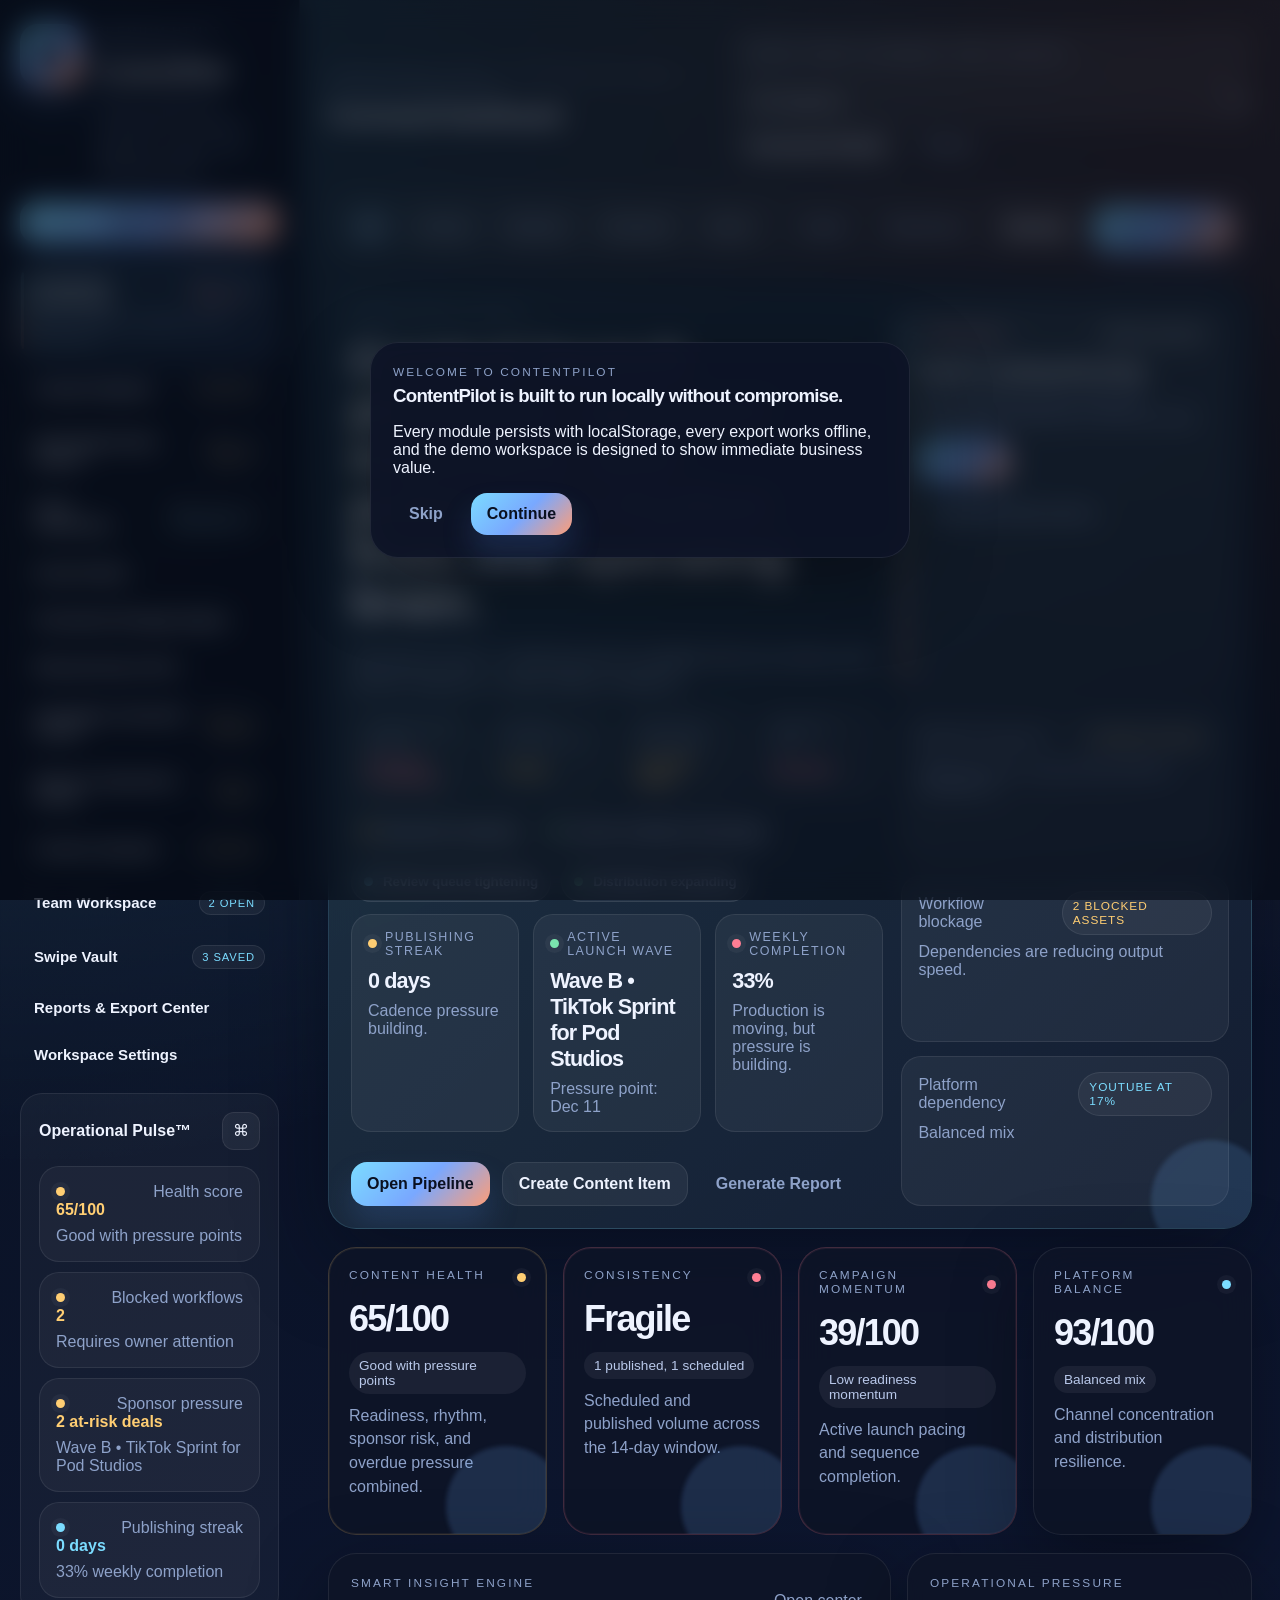
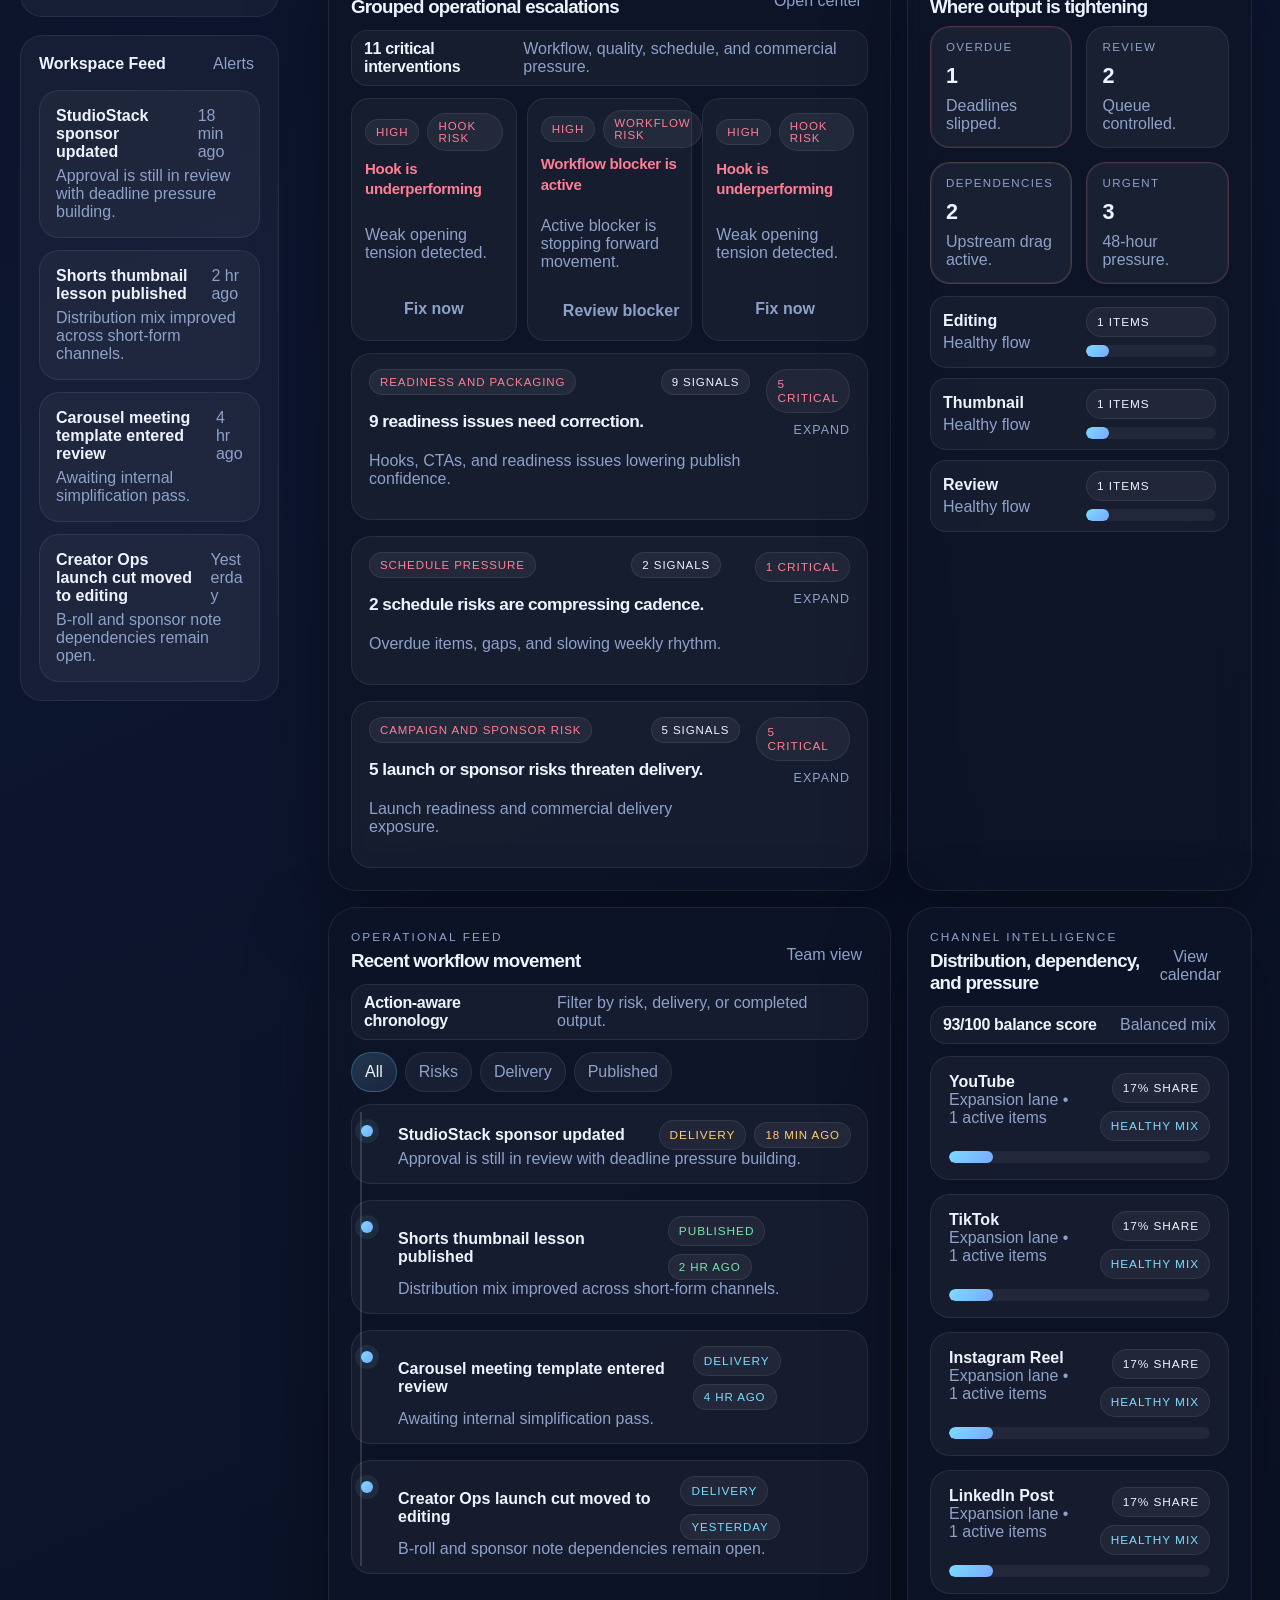
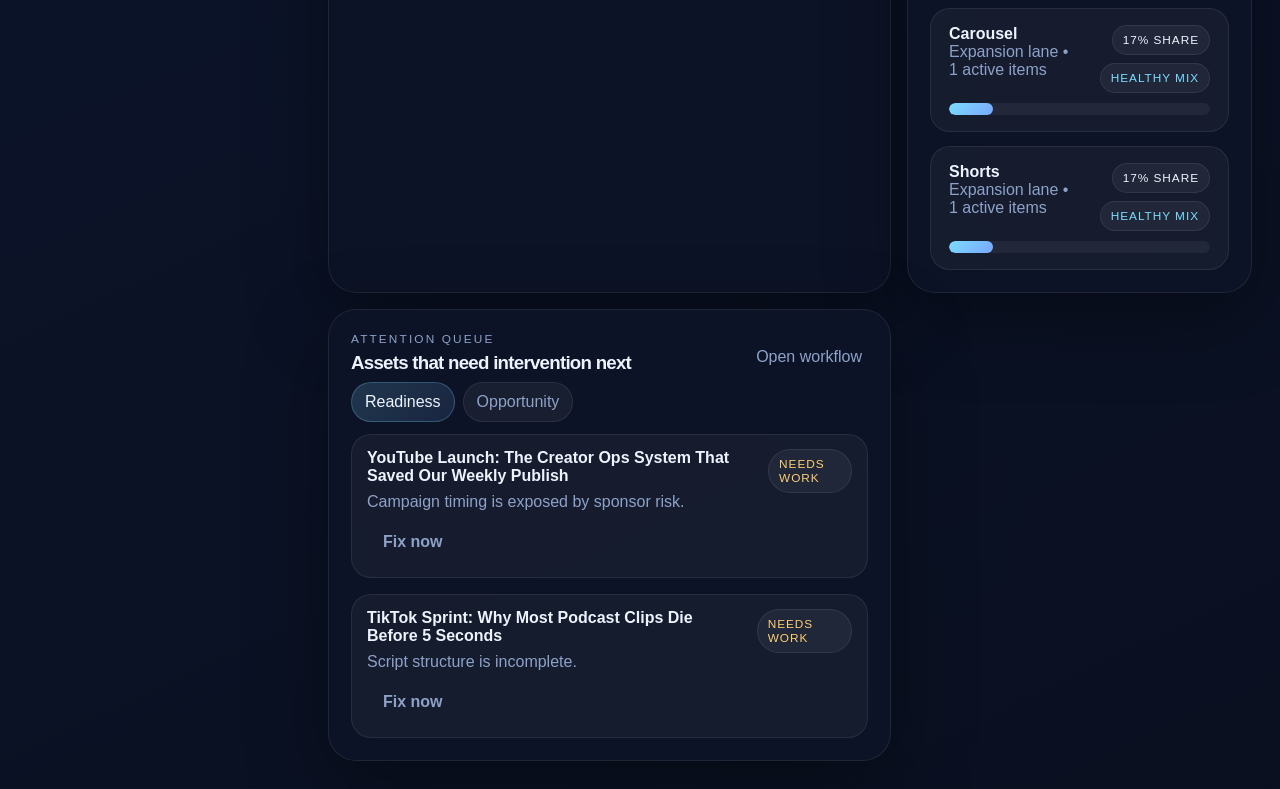
==== index.html @ ec426c59 "Add files via upload" ====
<!DOCTYPE html>
<html lang="en">
<head>
  <meta charset="UTF-8">
  <meta name="viewport" content="width=device-width, initial-scale=1.0">
  <meta name="description" content="ContentPilot is a premium HTML5 content operations workspace for creators, agencies, and production teams.">
  <title>ContentPilot | HTML5 Content Operations Workspace</title>
  <link rel="icon" type="image/svg+xml" href="assets/icons/contentpilot-mark.svg">
  <link rel="stylesheet" href="assets/css/styles.css">
</head>
<body>
  <div class="app-shell" id="appShell">
    <aside class="sidebar">
      <div class="brand-block">
        <div class="brand-mark">
          <img src="assets/icons/contentpilot-mark.svg" alt="ContentPilot">
        </div>
        <div>
          <p class="eyebrow">Premium HTML5 Workspace</p>
          <h1>ContentPilot</h1>
          <p class="brand-copy">Content operations workspace for creators, agencies, studios, and marketing teams.</p>
        </div>
      </div>

      <button class="button button-primary button-full" data-action="open-quick-add">Quick Add</button>

      <nav class="sidebar-nav" id="sidebarNav" aria-label="Primary navigation"></nav>

      <section class="sidebar-section">
        <div class="sidebar-section-header">
          <h2>Operational Pulse™</h2>
          <button class="icon-button" data-action="open-palette" aria-label="Open command palette">⌘</button>
        </div>
        <div id="sidebarPulse"></div>
      </section>

      <section class="sidebar-section">
        <div class="sidebar-section-header">
          <h2>Workspace Feed</h2>
          <button class="text-button" data-action="open-notifications">Alerts</button>
        </div>
        <div id="miniActivity"></div>
      </section>
    </aside>

    <main class="main-shell">
      <header class="topbar">
        <div>
          <p class="eyebrow" id="routeEyebrow">Content Operations Workspace</p>
          <h2 id="routeTitle">Command Dashboard</h2>
        </div>
        <div class="topbar-actions">
          <label class="search-field">
            <span class="sr-only">Global Search</span>
            <input id="globalSearch" type="search" placeholder="Search content, campaigns, hooks, sponsors">
          </label>
          <label class="select-field">
            <span class="sr-only">Assignee Filter</span>
            <select id="assigneeFilter">
              <option value="all">All assignees</option>
            </select>
          </label>
          <button class="button button-secondary" data-action="open-palette">Command Palette</button>
          <button class="button button-ghost" data-action="toggle-theme">Theme</button>
        </div>
      </header>

      <section class="utility-bar">
        <div class="utility-left">
          <button class="chip-button is-active" data-action="set-view" data-value="all">All</button>
          <button class="chip-button" data-action="set-view" data-value="critical">Critical</button>
          <button class="chip-button" data-action="set-view" data-value="pipeline">Pipeline</button>
          <button class="chip-button" data-action="set-view" data-value="calendar">Calendar</button>
          <button class="chip-button" data-action="set-view" data-value="team">Team</button>
        </div>
        <div class="utility-right">
          <button class="button button-ghost" data-action="undo">Undo</button>
          <button class="button button-ghost" data-action="open-shortcuts">Shortcuts</button>
          <button class="button button-secondary" data-action="export-json">Backup</button>
          <button class="button button-primary" data-action="open-report-export">Export Report</button>
        </div>
      </section>

      <div id="appView" class="view-shell" aria-live="polite"></div>
    </main>
  </div>

  <div class="modal-backdrop hidden" id="modalBackdrop" aria-hidden="true">
    <div class="modal-panel" role="dialog" aria-modal="true" aria-labelledby="modalTitle">
      <div class="modal-header">
        <div>
          <p class="eyebrow" id="modalEyebrow">Workspace</p>
          <h3 id="modalTitle">Modal</h3>
        </div>
        <button class="icon-button" data-action="close-modal" aria-label="Close modal">×</button>
      </div>
      <div class="modal-body" id="modalBody"></div>
    </div>
  </div>

  <div class="palette-backdrop hidden" id="paletteBackdrop" aria-hidden="true">
    <div class="palette-panel" role="dialog" aria-modal="true" aria-labelledby="paletteTitle">
      <div class="palette-head">
        <h3 id="paletteTitle">Command Palette</h3>
        <button class="icon-button" data-action="close-palette" aria-label="Close command palette">×</button>
      </div>
      <input id="paletteSearch" class="palette-input" type="search" placeholder="Jump to modules, actions, exports, or settings">
      <div id="paletteResults" class="palette-results"></div>
    </div>
  </div>

  <div class="drawer hidden" id="notificationDrawer" aria-hidden="true">
    <div class="drawer-panel">
      <div class="drawer-header">
        <div>
          <p class="eyebrow">Notification Center</p>
          <h3>Operational Alerts</h3>
        </div>
        <button class="icon-button" data-action="close-notifications" aria-label="Close notifications">×</button>
      </div>
      <div id="notificationList" class="drawer-body"></div>
    </div>
  </div>

  <div class="walkthrough hidden" id="walkthrough" aria-hidden="true">
    <div class="walkthrough-panel">
      <p class="eyebrow">Welcome to ContentPilot</p>
      <h3 id="walkthroughTitle">Operational clarity from the first launch.</h3>
      <p id="walkthroughBody"></p>
      <div class="walkthrough-actions">
        <button class="button button-ghost" data-action="skip-walkthrough">Skip</button>
        <button class="button button-primary" data-action="advance-walkthrough">Continue</button>
      </div>
    </div>
  </div>

  <input id="importInput" type="file" accept="application/json" hidden>
  <div id="toastStack" class="toast-stack" aria-live="assertive" aria-atomic="true"></div>

  <script src="assets/js/app.js"></script>
</body>
</html>
---- assets/css/styles.css ----
:root {
  --bg: #0a1020;
  --bg-elevated: rgba(16, 25, 46, 0.9);
  --bg-soft: rgba(20, 31, 55, 0.78);
  --panel: rgba(14, 21, 39, 0.9);
  --panel-strong: rgba(12, 19, 34, 0.96);
  --panel-glow: rgba(112, 181, 255, 0.16);
  --line: rgba(255, 255, 255, 0.08);
  --line-strong: rgba(255, 255, 255, 0.14);
  --text: #eef3ff;
  --text-muted: #8ea2c9;
  --text-soft: #b9c8ea;
  --accent: #7bdcff;
  --accent-2: #79a8ff;
  --accent-warm: #ff9d76;
  --success: #79e5ae;
  --warning: #ffce73;
  --danger: #ff7e94;
  --shadow: 0 24px 80px rgba(0, 0, 0, 0.36);
  --radius-lg: 28px;
  --radius-md: 20px;
  --radius-sm: 14px;
  --font-display: "Segoe UI", "Trebuchet MS", sans-serif;
  --font-body: "Segoe UI", Tahoma, Geneva, Verdana, sans-serif;
  --surface-blur: blur(18px);
  --field-bg: rgba(255, 255, 255, 0.06);
  --field-bg-strong: rgba(14, 21, 39, 0.98);
  --field-border: rgba(255, 255, 255, 0.1);
  --field-border-focus: rgba(123, 220, 255, 0.46);
  --field-shadow-focus: 0 0 0 4px rgba(123, 220, 255, 0.12);
  --placeholder: rgba(185, 200, 234, 0.72);
  --field-disabled: rgba(255, 255, 255, 0.03);
}

body[data-theme="light"] {
  --bg: #eef3fb;
  --bg-elevated: rgba(255, 255, 255, 0.94);
  --bg-soft: rgba(244, 247, 252, 0.92);
  --panel: rgba(255, 255, 255, 0.92);
  --panel-strong: rgba(255, 255, 255, 0.98);
  --panel-glow: rgba(121, 168, 255, 0.12);
  --line: rgba(22, 31, 48, 0.08);
  --line-strong: rgba(22, 31, 48, 0.14);
  --text: #152039;
  --text-muted: #66789d;
  --text-soft: #445371;
  --shadow: 0 20px 60px rgba(74, 93, 135, 0.14);
  --field-bg: rgba(244, 247, 252, 0.9);
  --field-bg-strong: rgba(255, 255, 255, 0.98);
  --field-border: rgba(22, 31, 48, 0.12);
  --field-border-focus: rgba(97, 144, 255, 0.38);
  --field-shadow-focus: 0 0 0 4px rgba(121, 168, 255, 0.12);
  --placeholder: rgba(68, 83, 113, 0.74);
  --field-disabled: rgba(226, 232, 243, 0.86);
}

* { box-sizing: border-box; }
html {
  min-height: 100%;
  color-scheme: dark;
  background:
    radial-gradient(circle at top left, rgba(123, 220, 255, 0.22), transparent 28%),
    radial-gradient(circle at top right, rgba(255, 157, 118, 0.18), transparent 24%),
    linear-gradient(155deg, #08101e 0%, #0d1630 46%, #0a1020 100%);
  scroll-behavior: smooth;
}
body {
  margin: 0;
  min-height: 100vh;
  font-family: var(--font-body);
  color: var(--text);
  background:
    radial-gradient(circle at top left, rgba(123, 220, 255, 0.22), transparent 28%),
    radial-gradient(circle at top right, rgba(255, 157, 118, 0.18), transparent 24%),
    linear-gradient(155deg, #08101e 0%, #0d1630 46%, #0a1020 100%);
}
body[data-theme="light"] {
  color-scheme: light;
  background:
    radial-gradient(circle at top left, rgba(123, 220, 255, 0.2), transparent 22%),
    radial-gradient(circle at top right, rgba(255, 157, 118, 0.14), transparent 20%),
    linear-gradient(160deg, #f4f8ff 0%, #edf2f9 100%);
}
button, input, select, textarea { font: inherit; }
button {
  cursor: pointer;
  -webkit-appearance: none;
  appearance: none;
}
input,
select,
textarea {
  color: var(--text);
  caret-color: var(--accent);
}
input::placeholder,
textarea::placeholder {
  color: var(--placeholder);
}
input:disabled,
select:disabled,
textarea:disabled,
button:disabled {
  opacity: 0.65;
  cursor: not-allowed;
}
select,
option,
optgroup {
  color: var(--text);
  background-color: var(--field-bg-strong);
}
optgroup {
  font-style: normal;
  font-weight: 700;
}
option {
  min-height: 1.5rem;
}
option:checked,
option:hover,
option:focus {
  color: var(--text);
  background: linear-gradient(135deg, rgba(123, 220, 255, 0.24), rgba(121, 168, 255, 0.18));
}
input[type="checkbox"] {
  width: 18px;
  height: 18px;
  margin: 0;
  accent-color: var(--accent-2);
  border-radius: 6px;
}
img { display: block; max-width: 100%; }
.hidden, [hidden] { display: none !important; }
.sr-only {
  position: absolute;
  width: 1px;
  height: 1px;
  padding: 0;
  margin: -1px;
  overflow: hidden;
  clip: rect(0,0,0,0);
  white-space: nowrap;
  border: 0;
}

.app-shell { display: grid; grid-template-columns: 300px 1fr; min-height: 100vh; }
.sidebar {
  position: sticky;
  top: 0;
  height: 100vh;
  padding: 24px 20px;
  display: flex;
  flex-direction: column;
  gap: 18px;
  border-right: 1px solid var(--line);
  background: linear-gradient(180deg, rgba(9, 16, 32, 0.95), rgba(8, 15, 29, 0.88));
  backdrop-filter: var(--surface-blur);
}
body[data-theme="light"] .sidebar {
  background: linear-gradient(180deg, rgba(251, 253, 255, 0.95), rgba(243, 247, 252, 0.92));
}
.brand-block { display: flex; gap: 14px; align-items: flex-start; }
.brand-mark {
  flex: 0 0 62px;
  width: 62px;
  height: 62px;
  border-radius: 18px;
  overflow: hidden;
  box-shadow: 0 18px 34px rgba(115, 172, 255, 0.25);
}
.brand-block h1,
.topbar h2,
.panel-header h3,
.modal-header h3,
.drawer-header h3,
.walkthrough-panel h3,
.palette-head h3 {
  margin: 0;
  font-family: var(--font-display);
  letter-spacing: -0.04em;
}
.brand-copy,
.eyebrow,
.helper-text,
.panel-subtitle,
.metric-footnote,
.subtle { color: var(--text-muted); }
.brand-copy { margin: 6px 0 0; font-size: 0.92rem; line-height: 1.55; }
.brand-copy { color: var(--text-muted); max-width: 170px; }
.eyebrow { margin: 0 0 6px; font-size: 0.74rem; text-transform: uppercase; letter-spacing: 0.18em; }

.button,
.icon-button,
.chip-button,
.nav-link,
.text-button,
.quick-action,
.pill,
.stage-chip {
  border: none;
  transition: transform 150ms ease, background 150ms ease, border-color 150ms ease, box-shadow 150ms ease, color 150ms ease;
}
.button { border-radius: 16px; padding: 12px 16px; font-weight: 700; }
.button-full { width: 100%; }
.button-primary {
  color: #0a1020;
  background: linear-gradient(135deg, var(--accent) 0%, var(--accent-2) 52%, var(--accent-warm) 100%);
  box-shadow: 0 18px 30px rgba(66, 111, 190, 0.24);
}
.button-secondary {
  color: var(--text);
  background: rgba(255, 255, 255, 0.06);
  border: 1px solid var(--line);
}
.button-ghost,
.text-button { color: var(--text-muted); background: transparent; }
.button:hover,
.icon-button:hover,
.chip-button:hover,
.nav-link:hover,
.text-button:hover,
.quick-action:hover,
.pill:hover,
.stage-chip:hover,
.button:focus-visible,
.icon-button:focus-visible,
.chip-button:focus-visible,
.nav-link:focus-visible,
.text-button:focus-visible,
.quick-action:focus-visible,
.pill:focus-visible,
.stage-chip:focus-visible { transform: translateY(-1px); }

.icon-button {
  width: 38px;
  height: 38px;
  border-radius: 12px;
  color: var(--text);
  background: rgba(255, 255, 255, 0.06);
  border: 1px solid var(--line);
}

.sidebar-nav,
.sidebar-section,
.stack,
.route-grid,
.metric-grid,
.list-stack,
.drawer-body,
.palette-results,
.insight-grid,
.form-grid,
.score-grid,
.repurpose-grid,
.card-grid,
.calendar-grid,
.timeline,
.health-grid { display: grid; gap: 16px; }
.sidebar-nav { gap: 6px; }
.nav-link {
  width: 100%;
  padding: 11px 13px;
  text-align: left;
  color: var(--text-muted);
  background: transparent;
  border-radius: 18px;
  border: 1px solid transparent;
  position: relative;
  overflow: hidden;
}
.nav-link-row {
  display: flex;
  align-items: center;
  justify-content: space-between;
  gap: 10px;
}
.nav-link strong { display: block; color: var(--text); font-size: 0.94rem; margin-bottom: 0; }
.nav-copy {
  display: block;
  font-size: 0.77rem;
  line-height: 1.4;
  margin-top: 0;
  max-height: 0;
  opacity: 0;
  overflow: hidden;
  transition: max-height 180ms ease, opacity 180ms ease, margin-top 180ms ease;
}
.nav-badge {
  display: inline-flex;
  align-items: center;
  padding: 5px 9px;
  border-radius: 999px;
  border: 1px solid var(--line);
  background: rgba(255, 255, 255, 0.05);
  font-size: 0.7rem;
  letter-spacing: 0.08em;
  text-transform: uppercase;
}
.nav-link.is-active {
  background: linear-gradient(135deg, rgba(123, 220, 255, 0.14), rgba(121, 168, 255, 0.14));
  border-color: var(--line);
  box-shadow: 0 14px 30px rgba(51, 74, 118, 0.18);
}
.nav-link:hover .nav-copy,
.nav-link:focus-visible .nav-copy,
.nav-link.is-active .nav-copy {
  max-height: 36px;
  opacity: 1;
  margin-top: 4px;
}
.nav-link::before {
  content: "";
  position: absolute;
  left: 0;
  top: 10px;
  bottom: 10px;
  width: 3px;
  border-radius: 999px;
  background: transparent;
}
.nav-link.is-active::before {
  background: linear-gradient(180deg, var(--accent), var(--accent-warm));
}
.sidebar-section {
  padding: 18px;
  background: rgba(255, 255, 255, 0.04);
  border: 1px solid var(--line);
  border-radius: 22px;
}

.sidebar-section-header,
.topbar,
.utility-bar,
.utility-left,
.utility-right,
.panel-header,
.inline-actions,
.entity-head,
.meta-row,
.modal-header,
.drawer-header,
.palette-head,
.walkthrough-actions,
.calendar-head,
.timeline-row,
.stage-head,
.table-row,
.swatch-row {
  display: flex;
  gap: 12px;
  align-items: center;
}
.sidebar-section-header,
.panel-header,
.entity-head,
.calendar-head,
.timeline-row,
.stage-head,
.table-row { justify-content: space-between; }
.sidebar-section h2 { margin: 0; font-size: 1rem; }
.pulse-list,
.mini-activity { display: grid; gap: 12px; }
.pulse-list-compact { gap: 10px; }
.pulse-item,
.mini-activity-item,
.list-item,
.vault-item,
.timeline-item,
.notification-item,
.report-item,
.queue-item,
.asset-card,
.approval-card,
.workload-row,
.calendar-day,
.team-note,
.card {
  padding: 16px;
  border: 1px solid var(--line);
  border-radius: 20px;
  background: rgba(255, 255, 255, 0.04);
}
.mini-activity-head {
  display: flex;
  justify-content: space-between;
  gap: 12px;
  align-items: baseline;
  margin-bottom: 6px;
}
.pulse-detail { margin-top: 8px; }

.main-shell { padding: 28px; }
.topbar { justify-content: space-between; margin-bottom: 22px; }
.topbar-actions,
.utility-left,
.utility-right,
.meta-row,
.inline-actions { flex-wrap: wrap; }

.search-field input,
.select-field select,
.field input,
.field textarea,
.field select,
.palette-input {
  width: 100%;
  border: 1px solid var(--field-border);
  background: var(--field-bg);
  color: var(--text);
  border-radius: 16px;
  outline: none;
  min-height: 48px;
  line-height: 1.45;
  box-shadow: inset 0 1px 0 rgba(255, 255, 255, 0.03);
  transition: border-color 150ms ease, box-shadow 150ms ease, background 150ms ease, color 150ms ease;
}
.search-field input,
.select-field select { padding: 12px 14px; }
.search-field input { min-width: 280px; }
.field input,
.field textarea,
.field select,
.palette-input { padding: 13px 14px; }
.field textarea {
  min-height: 120px;
  resize: vertical;
  line-height: 1.6;
}
.select-field select,
.field select {
  padding-right: 44px;
  background-image:
    linear-gradient(45deg, transparent 50%, var(--text-muted) 50%),
    linear-gradient(135deg, var(--text-muted) 50%, transparent 50%);
  background-position:
    calc(100% - 22px) calc(50% - 1px),
    calc(100% - 16px) calc(50% - 1px);
  background-size: 6px 6px, 6px 6px;
  background-repeat: no-repeat;
}
.search-field input:hover,
.select-field select:hover,
.field input:hover,
.field textarea:hover,
.field select:hover,
.palette-input:hover {
  border-color: var(--line-strong);
  background: rgba(255, 255, 255, 0.08);
}
.search-field input:focus,
.select-field select:focus,
.field input:focus,
.field textarea:focus,
.field select:focus,
.palette-input:focus {
  border-color: var(--field-border-focus);
  box-shadow: var(--field-shadow-focus);
  background: var(--field-bg-strong);
}
.search-field input:focus-visible,
.select-field select:focus-visible,
.field input:focus-visible,
.field textarea:focus-visible,
.field select:focus-visible,
.palette-input:focus-visible,
.button:focus-visible,
.icon-button:focus-visible,
.chip-button:focus-visible,
.nav-link:focus-visible,
.text-button:focus-visible,
.quick-action:focus-visible,
.pill:focus-visible,
.stage-chip:focus-visible,
.palette-item:focus-visible {
  outline: none;
  box-shadow: var(--field-shadow-focus);
}
.search-field input:disabled,
.select-field select:disabled,
.field input:disabled,
.field textarea:disabled,
.field select:disabled {
  background: var(--field-disabled);
  border-color: var(--field-border);
  color: var(--text-muted);
}

.utility-bar {
  justify-content: space-between;
  margin-bottom: 18px;
  padding: 14px 18px;
  border: 1px solid var(--line);
  border-radius: 22px;
  background: rgba(255, 255, 255, 0.04);
}
.chip-button,
.pill,
.stage-chip {
  padding: 10px 13px;
  border-radius: 999px;
  background: rgba(255, 255, 255, 0.05);
  border: 1px solid var(--line);
  color: var(--text-muted);
}
.chip-button.is-active,
.pill.is-active {
  color: var(--text);
  border-color: rgba(123, 220, 255, 0.24);
  background: linear-gradient(135deg, rgba(123, 220, 255, 0.18), rgba(121, 168, 255, 0.12));
}

.view-shell { display: grid; gap: 18px; }
.route-grid { grid-template-columns: repeat(12, minmax(0, 1fr)); }
.span-3 { grid-column: span 3; }
.span-4 { grid-column: span 4; }
.span-5 { grid-column: span 5; }
.span-6 { grid-column: span 6; }
.span-7 { grid-column: span 7; }
.span-8 { grid-column: span 8; }
.span-12 { grid-column: span 12; }

.panel,
.hero-panel,
.metric-card,
.surface,
.kanban-column,
.modal-panel,
.palette-panel,
.drawer-panel,
.walkthrough-panel {
  background: var(--panel);
  border: 1px solid var(--line);
  border-radius: var(--radius-lg);
  box-shadow: var(--shadow);
  backdrop-filter: var(--surface-blur);
}
.panel,
.hero-panel,
.surface,
.kanban-column,
.drawer-panel,
.walkthrough-panel { padding: 22px; }
.hero-panel {
  position: relative;
  overflow: hidden;
  background:
    linear-gradient(135deg, rgba(123, 220, 255, 0.16), rgba(121, 168, 255, 0.08)),
    var(--panel-strong);
}
.hero-command {
  border-color: rgba(123, 220, 255, 0.16);
  box-shadow: 0 30px 90px rgba(5, 10, 22, 0.42);
}
.hero-panel::after,
.metric-card::after {
  content: "";
  position: absolute;
  inset: auto -20px -32px auto;
  width: 120px;
  height: 120px;
  border-radius: 50%;
  background: var(--panel-glow);
  filter: blur(2px);
}
.hero-title { margin: 8px 0 6px; font-size: clamp(2rem, 4vw, 3rem); line-height: 1; }
.hero-copy { max-width: 680px; color: var(--text-soft); line-height: 1.55; margin: 0; }
.hero-actions { display: flex; gap: 12px; margin-top: 18px; flex-wrap: wrap; }
.hero-command-grid {
  display: grid;
  grid-template-columns: minmax(0, 1.3fr) minmax(320px, 0.8fr);
  gap: 18px;
  align-items: stretch;
}
.hero-main {
  display: grid;
  gap: 12px;
}
.hero-rail,
.hero-rail-stack,
.hero-signal-grid,
.pressure-grid,
.distribution-cluster {
  display: grid;
  gap: 14px;
}
.hero-signal-grid {
  grid-template-columns: repeat(3, minmax(0, 1fr));
}
.hero-signal,
.rail-card,
.pressure-card,
.top-insight,
.insight-meta-card {
  border: 1px solid var(--line);
  background: rgba(255, 255, 255, 0.05);
  border-radius: 20px;
}
.hero-signal,
.rail-card,
.pressure-card,
.top-insight {
  padding: 15px 16px;
}
.hero-status-strip {
  display: grid;
  grid-template-columns: repeat(4, minmax(0, 1fr));
  gap: 10px;
}
.hero-pulse {
  display: grid;
  gap: 6px;
  padding: 12px 14px;
  border-radius: 18px;
  border: 1px solid var(--line);
  background: rgba(255, 255, 255, 0.04);
}
.hero-pulse span {
  color: var(--text-muted);
  font-size: 0.73rem;
  text-transform: uppercase;
  letter-spacing: 0.1em;
}
.hero-pulse strong {
  font-size: 0.95rem;
  letter-spacing: -0.02em;
}
.hero-chip-ribbon {
  display: flex;
  flex-wrap: wrap;
  gap: 10px;
}
.hero-chip {
  display: inline-flex;
  align-items: center;
  gap: 10px;
  padding: 10px 12px;
  border-radius: 999px;
  border: 1px solid var(--line);
  background: rgba(255, 255, 255, 0.05);
  min-height: 40px;
}
.hero-chip strong {
  font-size: 0.84rem;
  letter-spacing: -0.01em;
  color: var(--text-soft);
}
.hero-signal strong,
.pressure-card strong {
  display: block;
  margin-top: 10px;
  font-size: 1.35rem;
  letter-spacing: -0.04em;
}
.hero-signal-top,
.pulse-topline,
.top-insight-head {
  display: flex;
  align-items: center;
  gap: 8px;
  justify-content: space-between;
}
.hero-signal-label {
  color: var(--text-muted);
  font-size: 0.78rem;
  text-transform: uppercase;
  letter-spacing: 0.12em;
}
.rail-card p,
.pressure-card p,
.hero-signal p,
.top-insight p { margin: 8px 0 0; }
.top-insight {
  position: relative;
  overflow: hidden;
  background: linear-gradient(180deg, rgba(255,255,255,0.06), rgba(255,255,255,0.03));
}
.top-insight::before {
  content: "";
  position: absolute;
  inset: 0 auto 0 0;
  width: 3px;
  background: linear-gradient(180deg, var(--accent), var(--accent-warm));
  opacity: 0.9;
}
.top-insight.is-danger,
.insight-card.is-danger,
.pressure-card.is-danger,
.metric-card.is-danger {
  border-color: rgba(255, 126, 148, 0.22);
  box-shadow: inset 0 0 0 1px rgba(255, 126, 148, 0.08);
}
.top-insight.is-warning,
.insight-card.is-warning,
.pressure-card.is-warning,
.metric-card.is-warning {
  border-color: rgba(255, 206, 115, 0.2);
  box-shadow: inset 0 0 0 1px rgba(255, 206, 115, 0.08);
}
.top-insight.is-success,
.pressure-card.is-success,
.metric-card.is-success {
  border-color: rgba(121, 229, 174, 0.18);
}
.top-insight h4 { margin: 12px 0 6px; font-size: 1.25rem; letter-spacing: -0.03em; }
.severity-marker,
.trend-pill,
.timeline-badge {
  display: inline-flex;
  align-items: center;
  padding: 6px 10px;
  border-radius: 999px;
  font-size: 0.72rem;
  text-transform: uppercase;
  letter-spacing: 0.08em;
  border: 1px solid var(--line);
  background: rgba(255,255,255,0.06);
}
.severity-dot {
  width: 9px;
  height: 9px;
  border-radius: 50%;
  flex: 0 0 9px;
  background: currentColor;
  box-shadow: 0 0 0 5px rgba(255,255,255,0.04);
}

.health-grid,
.metric-grid,
.insight-grid,
.card-grid { grid-template-columns: repeat(auto-fit, minmax(180px, 1fr)); }
.metric-card { position: relative; overflow: hidden; padding: 20px; min-height: 150px; }
.dashboard-metric-grid { grid-template-columns: repeat(4, minmax(0, 1fr)); }
.metric-card-top {
  display: flex;
  align-items: center;
  justify-content: space-between;
  gap: 12px;
}
.metric-card strong {
  display: block;
  margin-top: 10px;
  font-size: clamp(1.6rem, 3vw, 2.25rem);
  letter-spacing: -0.05em;
}
.metric-trend {
  display: inline-flex;
  align-items: center;
  gap: 8px;
  margin-top: 12px;
  padding: 6px 10px;
  border-radius: 999px;
  background: rgba(255, 255, 255, 0.06);
  color: var(--text-soft);
  font-size: 0.85rem;
}
.metric-card .metric-footnote {
  margin-top: 10px;
  line-height: 1.48;
  color: var(--text-muted);
  max-width: 30ch;
}

.status-badge,
.priority-badge,
.score-badge,
.mini-badge,
.readiness-badge {
  display: inline-flex;
  align-items: center;
  gap: 8px;
  padding: 7px 10px;
  border-radius: 999px;
  font-size: 0.74rem;
  text-transform: uppercase;
  letter-spacing: 0.08em;
  border: 1px solid var(--line);
  background: rgba(255, 255, 255, 0.05);
}
.is-success { color: var(--success); }
.is-warning { color: var(--warning); }
.is-danger { color: var(--danger); }
.is-info { color: var(--accent); }
.hero-signal.is-success,
.hero-signal.is-warning,
.hero-signal.is-danger,
.hero-signal.is-info,
.rail-card.is-success,
.rail-card.is-warning,
.rail-card.is-danger,
.rail-card.is-info,
.pressure-card.is-success,
.pressure-card.is-warning,
.pressure-card.is-danger,
.pressure-card.is-info,
.top-insight.is-success,
.top-insight.is-warning,
.top-insight.is-danger,
.top-insight.is-info,
.insight-card.is-success,
.insight-card.is-warning,
.insight-card.is-danger,
.insight-card.is-info,
.metric-card.is-success,
.metric-card.is-warning,
.metric-card.is-danger,
.metric-card.is-info,
.pulse-item.is-success,
.pulse-item.is-warning,
.pulse-item.is-danger,
.pulse-item.is-info,
.timeline-item.is-success,
.timeline-item.is-warning,
.timeline-item.is-danger,
.timeline-item.is-info,
.mini-activity-item.is-success,
.mini-activity-item.is-warning,
.mini-activity-item.is-danger,
.mini-activity-item.is-info {
  color: var(--text);
}

.progress-bar,
.micro-progress {
  width: 100%;
  height: 10px;
  border-radius: 999px;
  overflow: hidden;
  background: rgba(255, 255, 255, 0.06);
}
.micro-progress { height: 8px; }
.progress-bar span,
.micro-progress span,
.spark-bar span {
  display: block;
  height: 100%;
  border-radius: inherit;
  background: linear-gradient(135deg, var(--accent), var(--accent-2));
}
.spark-row { display: grid; gap: 10px; }
.spark-bar { height: 12px; border-radius: 999px; background: rgba(255, 255, 255, 0.05); overflow: hidden; }

.kanban {
  display: grid;
  grid-template-columns: repeat(5, minmax(260px, 1fr));
  gap: 16px;
  overflow-x: auto;
  padding-bottom: 8px;
}
.kanban-column { min-height: 460px; }
.stage-stack { display: grid; gap: 12px; min-height: 280px; }
.content-card {
  padding: 16px;
  border-radius: 18px;
  background: rgba(255, 255, 255, 0.05);
  border: 1px solid var(--line);
  cursor: grab;
}
.content-card:active { cursor: grabbing; }
.content-card.is-dragging { opacity: 0.54; }
.card-title { margin: 0 0 8px; font-size: 1rem; }
.card-meta,
.warning-list,
.score-list,
.shortcut-list,
.detail-list { display: grid; gap: 8px; }
.warning-list,
.score-list,
.detail-list {
  margin: 0;
  padding: 0;
  list-style: none;
}
.warning-list li,
.score-list li,
.detail-list li {
  padding: 10px 12px;
  border-radius: 14px;
  background: rgba(255, 255, 255, 0.04);
  color: var(--text-soft);
}

.two-column { display: grid; grid-template-columns: 1.3fr 1fr; gap: 18px; }
.three-column { display: grid; grid-template-columns: repeat(3, minmax(0, 1fr)); gap: 18px; }
.dashboard-layout {
  display: grid;
  grid-template-columns: minmax(0, 1.24fr) minmax(300px, 0.76fr);
  gap: 16px;
}
.dashboard-primary-panel,
.dashboard-timeline-panel { grid-column: 1; }
.dashboard-secondary-panel,
.dashboard-analytics-panel { grid-column: 2; }
.dashboard-watchlist-panel { grid-column: span 1; }
.dashboard-panel-intro {
  display: flex;
  align-items: baseline;
  justify-content: space-between;
  gap: 12px;
  margin: 4px 0 12px;
  padding: 9px 12px;
  border-radius: 16px;
  background: rgba(255,255,255,0.04);
  border: 1px solid var(--line);
}
.dashboard-panel-intro strong { font-size: 1rem; letter-spacing: -0.02em; }
.dashboard-chip-row {
  margin-bottom: 12px;
  gap: 8px;
}
.priority-strip {
  display: grid;
  grid-template-columns: repeat(3, minmax(0, 1fr));
  gap: 10px;
  margin-bottom: 12px;
}
.priority-signal {
  padding: 11px 13px;
  border-radius: 18px;
  border: 1px solid var(--line);
  background: rgba(255,255,255,0.04);
  display: grid;
  gap: 6px;
}
.priority-signal-top {
  display: flex;
  align-items: center;
  justify-content: space-between;
  gap: 8px;
}
.priority-signal strong {
  font-size: 0.94rem;
  line-height: 1.35;
  letter-spacing: -0.02em;
}
.priority-signal .button {
  padding: 9px 12px;
}
.pressure-grid {
  grid-template-columns: repeat(2, minmax(0, 1fr));
  margin-bottom: 12px;
}
.pressure-grid-compact .pressure-card {
  padding: 14px 15px;
}
.pressure-card span {
  display: block;
  color: var(--text-muted);
  text-transform: uppercase;
  letter-spacing: 0.12em;
  font-size: 0.72rem;
}
.stage-pressure-cluster {
  display: grid;
  gap: 10px;
}
.stage-pressure-row {
  display: flex;
  align-items: center;
  justify-content: space-between;
  gap: 12px;
  padding: 10px 12px;
  border: 1px solid var(--line);
  border-radius: 16px;
  background: rgba(255,255,255,0.04);
}
.stage-pressure-copy {
  display: grid;
  gap: 4px;
}
.stage-pressure-value {
  min-width: 130px;
  display: grid;
  gap: 8px;
}
.distribution-row,
.insight-card {
  padding: 16px 18px;
  border-radius: 20px;
  border: 1px solid var(--line);
  background: rgba(255,255,255,0.04);
}
.distribution-row.is-dominant {
  border-color: rgba(255, 206, 115, 0.2);
}
.distribution-head {
  display: flex;
  align-items: flex-start;
  justify-content: space-between;
  gap: 12px;
  margin-bottom: 10px;
}
.distribution-meta {
  display: flex;
  flex-wrap: wrap;
  gap: 8px;
  justify-content: flex-end;
}
.timeline-strong .timeline-item {
  padding-top: 15px;
  padding-bottom: 15px;
  border-radius: 20px;
  background: rgba(255,255,255,0.04);
  border: 1px solid var(--line);
}
.timeline-strong::before {
  left: 14px;
  top: 10px;
  bottom: 10px;
}
.timeline-strong .timeline-item::before {
  left: 9px;
}
.signal-row {
  transition: border-color 160ms ease, transform 160ms ease, background 160ms ease;
}
.signal-row:hover,
.insight-card:hover,
.distribution-row:hover,
.pressure-card:hover,
.hero-signal:hover,
.rail-card:hover,
.top-insight:hover {
  transform: translateY(-2px);
  border-color: rgba(123, 220, 255, 0.16);
  background: rgba(255,255,255,0.06);
}
.insight-topline {
  display: flex;
  align-items: center;
  justify-content: space-between;
  gap: 12px;
  margin-bottom: 12px;
}
.insight-cluster,
.insight-card-compact {
  border: 1px solid var(--line);
  border-radius: 20px;
  background: rgba(255,255,255,0.04);
}
.insight-cluster {
  overflow: hidden;
}
.insight-cluster-head {
  width: 100%;
  padding: 15px 17px;
  display: flex;
  justify-content: space-between;
  align-items: flex-start;
  gap: 16px;
  text-align: left;
  background: transparent;
  border: none;
  color: var(--text);
}
.insight-cluster-copy {
  display: grid;
  gap: 4px;
}
.insight-cluster-copy h4 {
  margin: 0;
  font-size: 1.08rem;
  letter-spacing: -0.03em;
}
.insight-cluster-meta {
  display: grid;
  justify-items: end;
  gap: 10px;
}
.cluster-toggle {
  color: var(--text-muted);
  font-size: 0.78rem;
  text-transform: uppercase;
  letter-spacing: 0.08em;
}
.insight-cluster-body {
  max-height: 0;
  overflow: hidden;
  transition: max-height 220ms ease;
}
.insight-cluster-body.is-open {
  max-height: 1200px;
}
.insight-cluster-list {
  padding: 0 16px 16px;
}
.insight-card-compact {
  padding: 13px 14px;
}
.insight-meta-grid-compact {
  margin: 12px 0;
  gap: 8px;
}
.insight-meta-grid-compact .insight-meta-card {
  padding: 10px 12px;
}
.signal-row-compact {
  padding: 14px 15px;
}
.timeline-meta {
  display: flex;
  align-items: center;
  gap: 8px;
  flex-wrap: wrap;
}
.insight-meta-grid {
  display: grid;
  grid-template-columns: repeat(2, minmax(0, 1fr));
  gap: 10px;
  margin: 14px 0;
}
.insight-meta-card {
  padding: 12px 14px;
}
.insight-meta-card span {
  display: block;
  color: var(--text-muted);
  text-transform: uppercase;
  letter-spacing: 0.1em;
  font-size: 0.7rem;
}
.insight-meta-card strong {
  display: block;
  margin-top: 6px;
  font-size: 0.95rem;
}

.score-wheel {
  width: 170px;
  height: 170px;
  border-radius: 50%;
  display: grid;
  place-items: center;
  margin: 0 auto;
  background: conic-gradient(var(--accent) 0deg, var(--accent-2) 220deg, rgba(255,255,255,0.06) 220deg);
}
.score-wheel-inner {
  width: 122px;
  height: 122px;
  border-radius: 50%;
  display: grid;
  place-items: center;
  background: var(--panel-strong);
  border: 1px solid var(--line);
  text-align: center;
}
.score-wheel strong { display: block; font-size: 2rem; }

.field { display: grid; gap: 8px; }
.field label,
.field-title { font-weight: 700; color: var(--text); }
.form-grid { grid-template-columns: repeat(2, minmax(0, 1fr)); }
.form-grid .field-full { grid-column: span 2; }
.swipe-vault,
.report-list,
.calendar-list,
.team-grid { display: grid; gap: 14px; }
.report-item,
.vault-item,
.calendar-day,
.team-note,
.notification-item { position: relative; }
.report-item {
  background:
    linear-gradient(180deg, rgba(255,255,255,0.05), rgba(255,255,255,0.035)),
    rgba(255,255,255,0.03);
}
.report-item h4,
.vault-item h4,
.notification-item h4,
.team-note h4,
.panel-header h3,
.hero-panel h3,
.list-item h4 { margin: 0 0 8px; }
.helper-text,
.vault-item p,
.team-note p,
.list-item p,
.calendar-event,
.report-item p,
.split-stat strong,
.split-stat span,
.card-title {
  overflow-wrap: anywhere;
  word-break: break-word;
}

.table { display: grid; gap: 10px; }
.table-row {
  padding: 14px 16px;
  border: 1px solid var(--line);
  border-radius: 18px;
  background: rgba(255, 255, 255, 0.04);
}
.table-row strong { display: block; margin-bottom: 4px; }

.calendar-grid { grid-template-columns: repeat(7, minmax(0, 1fr)); }
.calendar-day { min-height: 124px; }
.calendar-day.is-gap { border-style: dashed; }
.calendar-day.is-overloaded { box-shadow: inset 0 0 0 1px rgba(255, 126, 148, 0.4); }
.calendar-day-header {
  display: flex;
  justify-content: space-between;
  gap: 8px;
  margin-bottom: 10px;
  font-weight: 700;
}
.calendar-event {
  margin-top: 8px;
  padding: 8px 10px;
  border-radius: 12px;
  background: rgba(121, 168, 255, 0.12);
  font-size: 0.84rem;
}

.timeline { position: relative; }
.timeline::before {
  content: "";
  position: absolute;
  left: 9px;
  top: 8px;
  bottom: 8px;
  width: 2px;
  background: var(--line-strong);
}
.timeline-item { position: relative; padding-left: 46px; }
.timeline-item::before {
  content: "";
  position: absolute;
  left: 4px;
  top: 20px;
  width: 12px;
  height: 12px;
  border-radius: 50%;
  background: linear-gradient(135deg, var(--accent), var(--accent-2));
  box-shadow: 0 0 0 6px rgba(123, 220, 255, 0.08);
}

.modal-backdrop,
.palette-backdrop,
.walkthrough,
.drawer { position: fixed; inset: 0; z-index: 100; }
.modal-backdrop,
.palette-backdrop,
.walkthrough {
  display: grid;
  place-items: center;
  padding: 24px;
  background: rgba(5, 10, 20, 0.6);
  backdrop-filter: blur(14px);
}
.modal-panel,
.palette-panel {
  width: min(860px, 100%);
  max-height: calc(100vh - 48px);
  overflow: auto;
  padding: 22px;
}
.palette-panel { width: min(760px, 100%); }
.modal-body { margin-top: 18px; }
.drawer {
  display: flex;
  justify-content: flex-end;
  background: rgba(5, 10, 20, 0.42);
  backdrop-filter: blur(10px);
}
.drawer-panel {
  width: min(460px, 100%);
  height: 100%;
  border-radius: 0;
  overflow: auto;
}
.palette-results { margin-top: 14px; }
.palette-item {
  width: 100%;
  text-align: left;
  padding: 14px 16px;
  border: 1px solid var(--line);
  border-radius: 16px;
  background: rgba(255, 255, 255, 0.04);
  color: var(--text);
}
.walkthrough-panel { width: min(540px, 100%); }
.toast-stack {
  position: fixed;
  right: 20px;
  bottom: 20px;
  display: grid;
  gap: 12px;
  z-index: 120;
}
.toast {
  min-width: 260px;
  max-width: 360px;
  padding: 14px 16px;
  border-radius: 18px;
  border: 1px solid var(--line);
  background: var(--panel-strong);
  box-shadow: var(--shadow);
  animation: toastIn 220ms ease;
}
@keyframes toastIn {
  from { opacity: 0; transform: translateY(6px); }
  to { opacity: 1; transform: translateY(0); }
}

  .empty-state {
    padding: 28px;
    text-align: center;
    border-radius: 22px;
    border: 1px dashed var(--line-strong);
    background: rgba(255, 255, 255, 0.03);
  }
  .empty-state-label {
    display: inline-flex;
    align-items: center;
    gap: 8px;
    margin-bottom: 12px;
    padding: 6px 10px;
    border-radius: 999px;
    border: 1px solid var(--line);
    background: rgba(255, 255, 255, 0.05);
    color: var(--text-muted);
    font-size: 0.72rem;
    letter-spacing: 0.08em;
    text-transform: uppercase;
  }
  .empty-state-label::before {
    content: "";
    width: 8px;
    height: 8px;
    border-radius: 50%;
    background: linear-gradient(135deg, var(--accent), var(--accent-warm));
    box-shadow: 0 0 0 5px rgba(123, 220, 255, 0.08);
  }
  .empty-state h3 {
    margin: 0 0 8px;
    font-size: 1.15rem;
    letter-spacing: -0.03em;
  }
  .empty-state p {
    max-width: 540px;
    margin: 0 auto;
    color: var(--text-soft);
    line-height: 1.65;
  }
.filter-summary-panel {
  padding-top: 16px;
  padding-bottom: 16px;
  background: rgba(255,255,255,0.03);
}
.quick-action {
  width: 100%;
  padding: 12px 14px;
  border-radius: 16px;
  text-align: left;
  color: var(--text);
  border: 1px solid var(--line);
  background: rgba(255, 255, 255, 0.04);
}
.quick-action strong,
.palette-item strong { display: block; margin-bottom: 4px; }
.split-stat {
  display: flex;
  justify-content: space-between;
  align-items: baseline;
  gap: 14px;
  padding: 12px 0;
  border-bottom: 1px solid var(--line);
}
.split-stat:last-child { border-bottom: none; padding-bottom: 0; }
.shortcut-list li {
  display: flex;
  justify-content: space-between;
  gap: 12px;
}
kbd {
  padding: 5px 8px;
  border-radius: 10px;
  border: 1px solid var(--line);
  background: rgba(255, 255, 255, 0.04);
  font-family: inherit;
  font-size: 0.82rem;
}
.loading-state {
  display: inline-flex;
  align-items: center;
  gap: 8px;
  color: var(--text-muted);
}
.loading-state::before {
  content: "";
  width: 12px;
  height: 12px;
  border-radius: 50%;
  border: 2px solid rgba(255,255,255,0.12);
  border-top-color: var(--accent);
  animation: spin 800ms linear infinite;
}
@keyframes spin { to { transform: rotate(360deg); } }

@media (max-width: 1240px) {
  .hero-command-grid,
  .dashboard-layout,
  .dashboard-metric-grid {
    grid-template-columns: repeat(2, minmax(0, 1fr));
  }
  .hero-signal-grid {
    grid-template-columns: repeat(2, minmax(0, 1fr));
  }
  .hero-status-strip {
    grid-template-columns: repeat(2, minmax(0, 1fr));
  }
  .priority-strip {
    grid-template-columns: 1fr;
  }
  .dashboard-primary-panel,
  .dashboard-secondary-panel,
  .dashboard-timeline-panel,
  .dashboard-analytics-panel,
  .dashboard-watchlist-panel { grid-column: auto; }
  .route-grid,
  .three-column,
  .two-column,
  .form-grid { grid-template-columns: repeat(2, minmax(0, 1fr)); }
  .span-7,
  .span-8,
  .span-6,
  .span-5,
  .span-4,
  .span-3 { grid-column: span 2; }
}
@media (max-width: 980px) {
  .app-shell { grid-template-columns: 1fr; }
  .sidebar { position: relative; height: auto; }
  .main-shell { padding-top: 6px; }
  .hero-command-grid,
  .dashboard-layout { grid-template-columns: 1fr; }
  .hero-signal-grid,
  .pressure-grid,
  .dashboard-metric-grid { grid-template-columns: repeat(2, minmax(0, 1fr)); }
  .hero-status-strip { grid-template-columns: repeat(2, minmax(0, 1fr)); }
  .priority-strip { grid-template-columns: 1fr; }
  .kanban { grid-template-columns: repeat(3, minmax(260px, 1fr)); }
  .calendar-grid { grid-template-columns: repeat(4, minmax(0, 1fr)); }
}
@media (max-width: 720px) {
  .main-shell,
  .sidebar { padding: 18px; }
  .topbar,
  .utility-bar,
  .sidebar-section-header,
  .panel-header,
  .entity-head,
  .calendar-head,
  .timeline-row,
  .stage-head,
  .table-row { flex-direction: column; align-items: flex-start; }
  .topbar-actions,
  .utility-left,
  .utility-right { width: 100%; }
  .search-field,
  .search-field input,
  .select-field { width: 100%; }
  .route-grid,
  .three-column,
  .two-column,
  .form-grid,
  .calendar-grid { grid-template-columns: 1fr; }
  .hero-signal-grid,
  .pressure-grid,
  .dashboard-metric-grid,
  .insight-meta-grid { grid-template-columns: 1fr; }
  .hero-status-strip { grid-template-columns: 1fr; }
  .hero-chip-ribbon { flex-direction: column; }
  .span-12,
  .span-8,
  .span-7,
  .span-6,
  .span-5,
  .span-4,
  .span-3,
  .form-grid .field-full { grid-column: span 1; }
  .kanban { grid-template-columns: 1fr; }
  .modal-panel,
  .palette-panel,
  .drawer-panel { width: 100%; }
  .dashboard-panel-intro,
  .distribution-head,
  .stage-pressure-row,
  .nav-link-row,
  .insight-cluster-head { flex-direction: column; align-items: flex-start; }
  .distribution-meta { justify-content: flex-start; }
  .insight-cluster-meta { justify-items: start; }
}
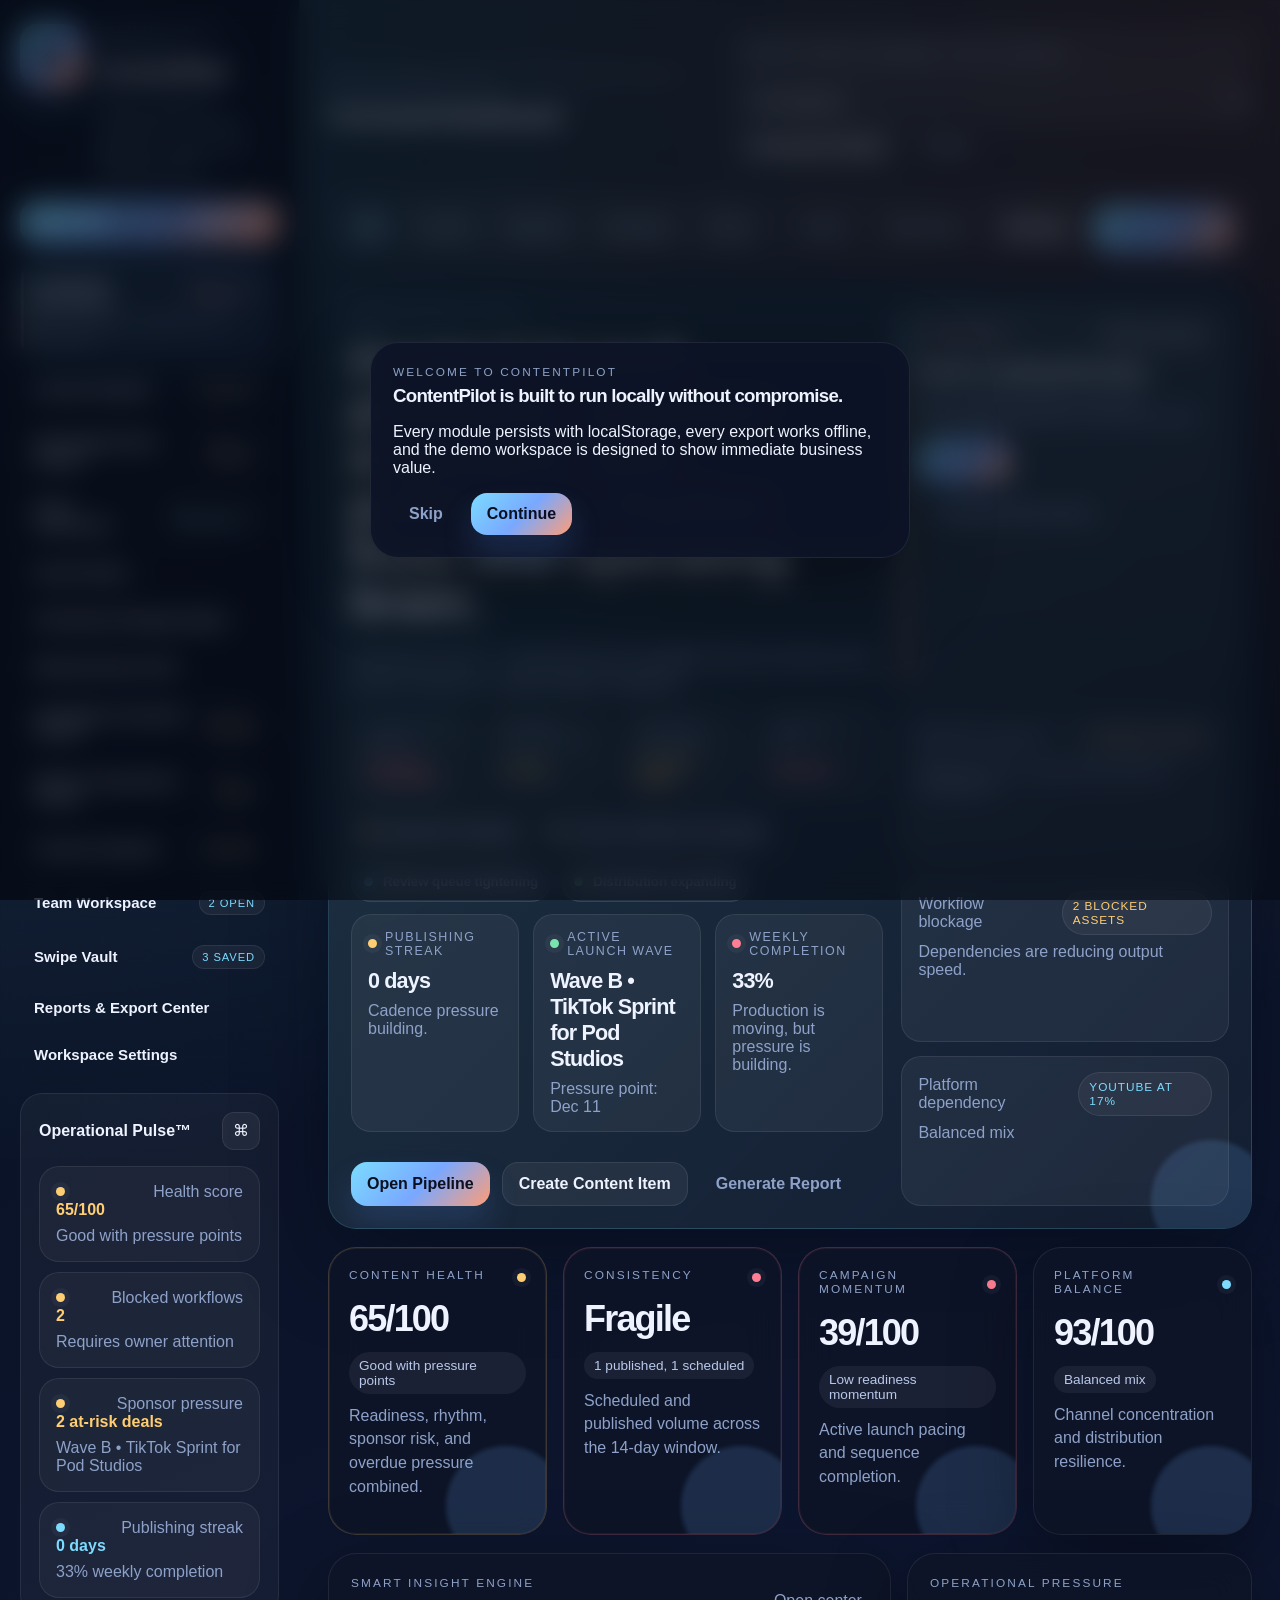
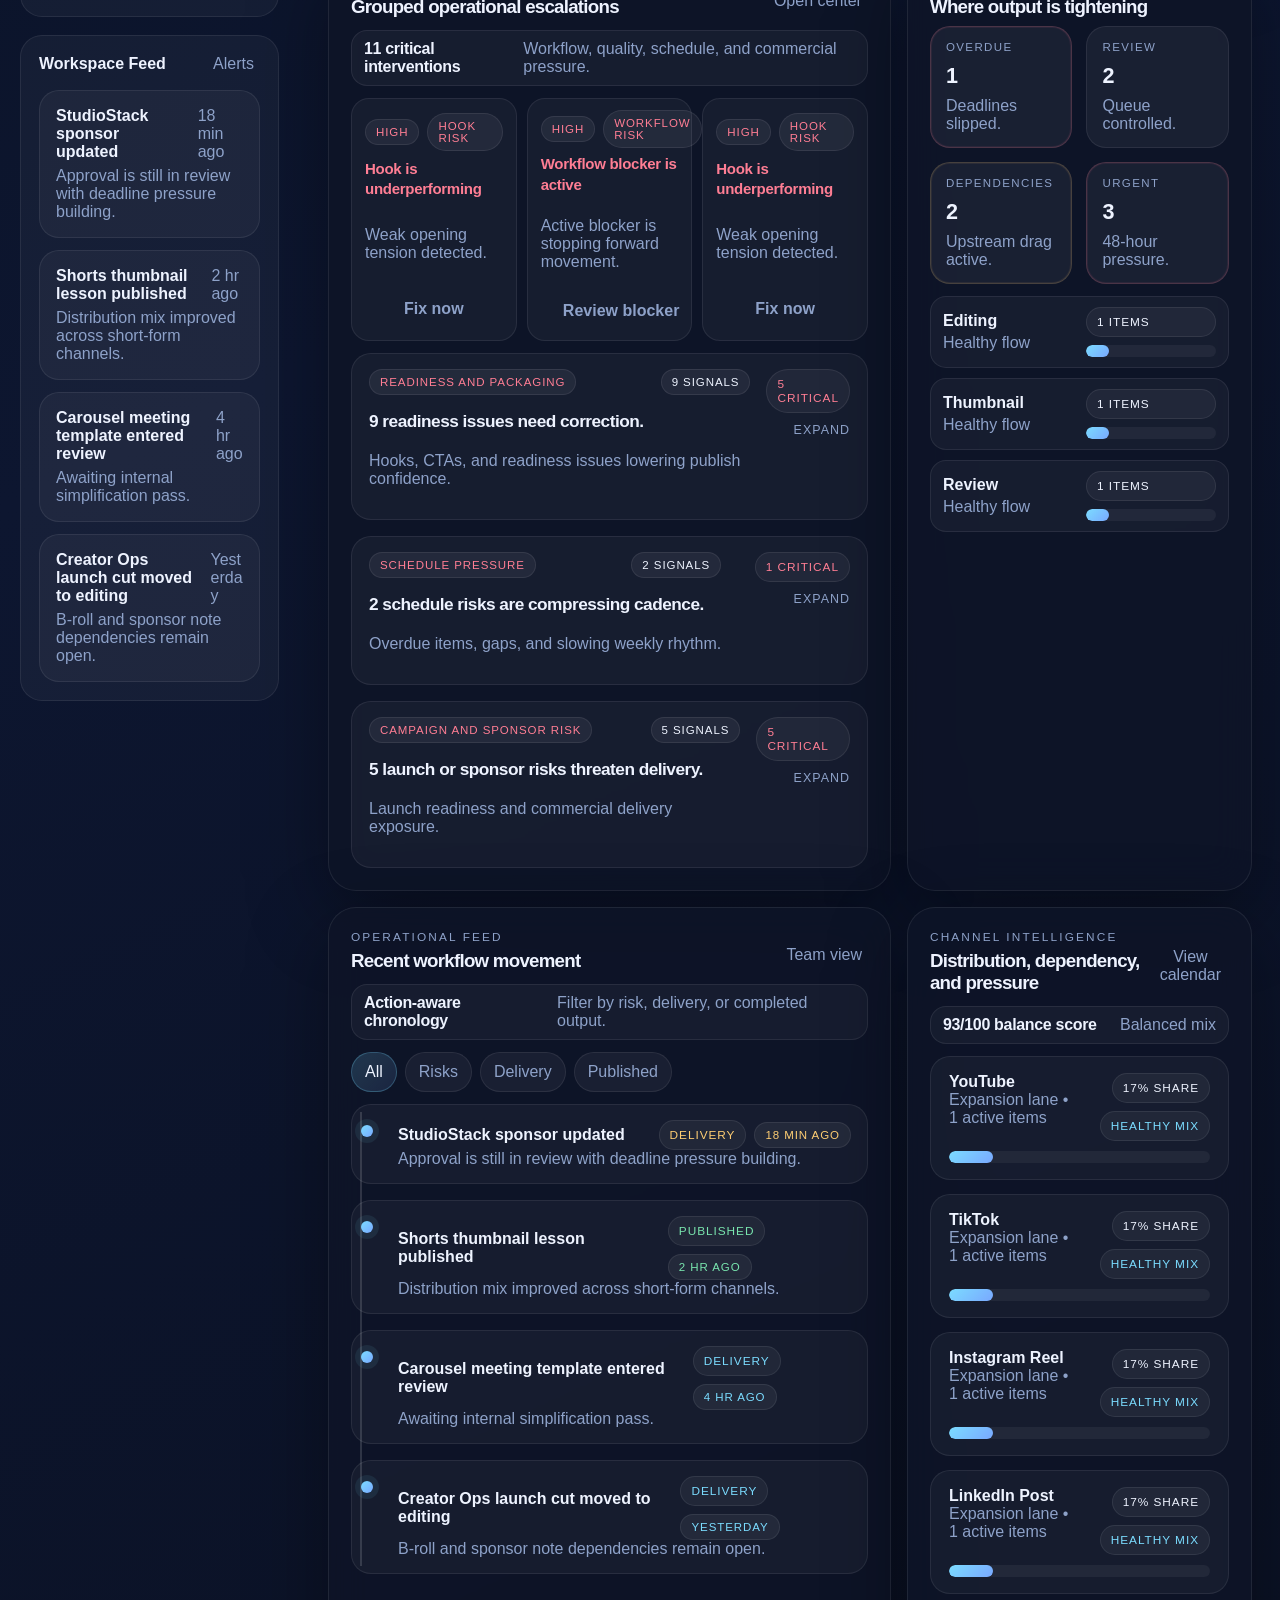
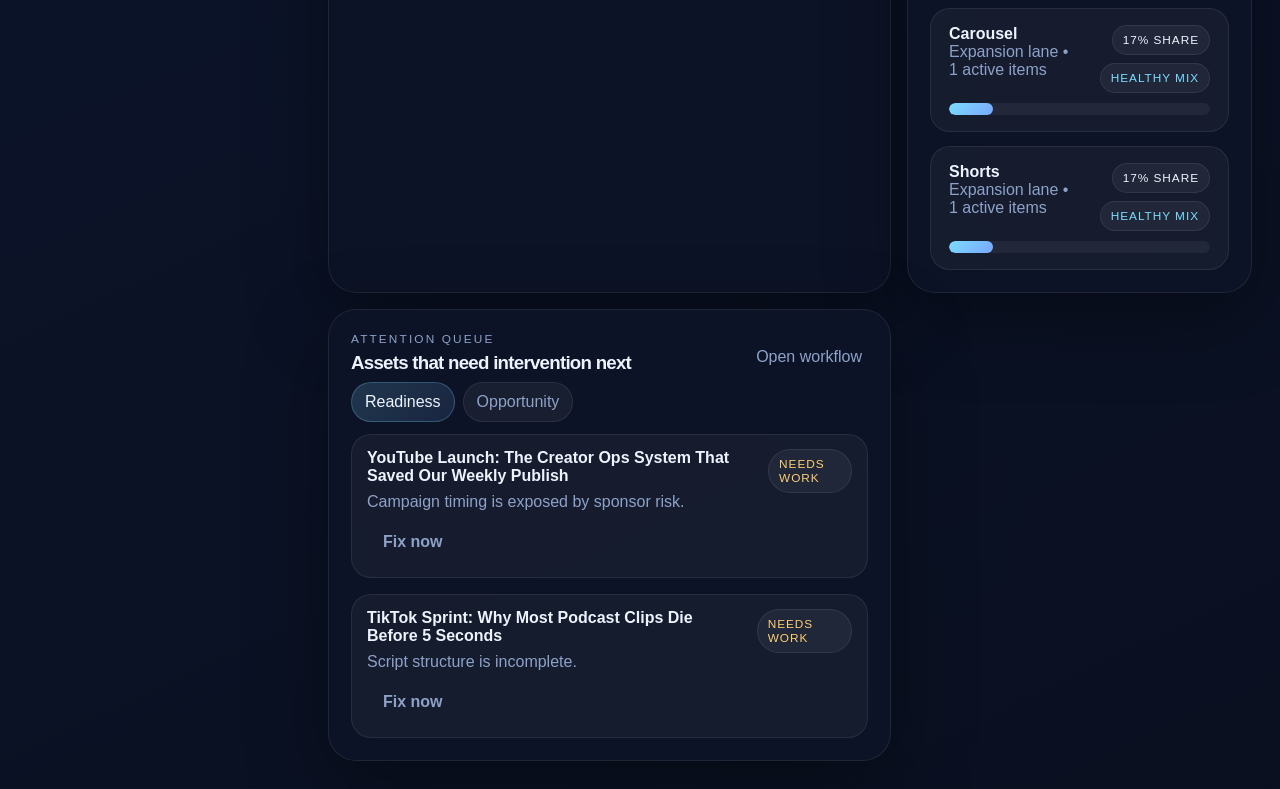
==== commit a9f422b5: "Add files via upload" ====
--- a/index.html
+++ b/index.html
@@ -3,8 +3,8 @@
 <head>
   <meta charset="UTF-8">
   <meta name="viewport" content="width=device-width, initial-scale=1.0">
-  <meta name="description" content="ContentPilot is a premium HTML5 content operations workspace for creators, agencies, and production teams.">
-  <title>ContentPilot | HTML5 Content Operations Workspace</title>
+  <meta name="description" content="ContentPilot is a premium HTML5 creator operations workspace for creators, agencies, and production teams.">
+  <title>ContentPilot | HTML5 Creator Operations Workspace</title>
   <link rel="icon" type="image/svg+xml" href="assets/icons/contentpilot-mark.svg">
   <link rel="stylesheet" href="assets/css/styles.css">
 </head>
@@ -18,7 +18,7 @@
         <div>
           <p class="eyebrow">Premium HTML5 Workspace</p>
           <h1>ContentPilot</h1>
-          <p class="brand-copy">Content operations workspace for creators, agencies, studios, and marketing teams.</p>
+          <p class="brand-copy">Creator operations workspace for creators, agencies, studios, and marketing teams.</p>
         </div>
       </div>
 
@@ -46,7 +46,7 @@
     <main class="main-shell">
       <header class="topbar">
         <div>
-          <p class="eyebrow" id="routeEyebrow">Content Operations Workspace</p>
+          <p class="eyebrow" id="routeEyebrow">Creator Operations Workspace</p>
           <h2 id="routeTitle">Command Dashboard</h2>
         </div>
         <div class="topbar-actions">
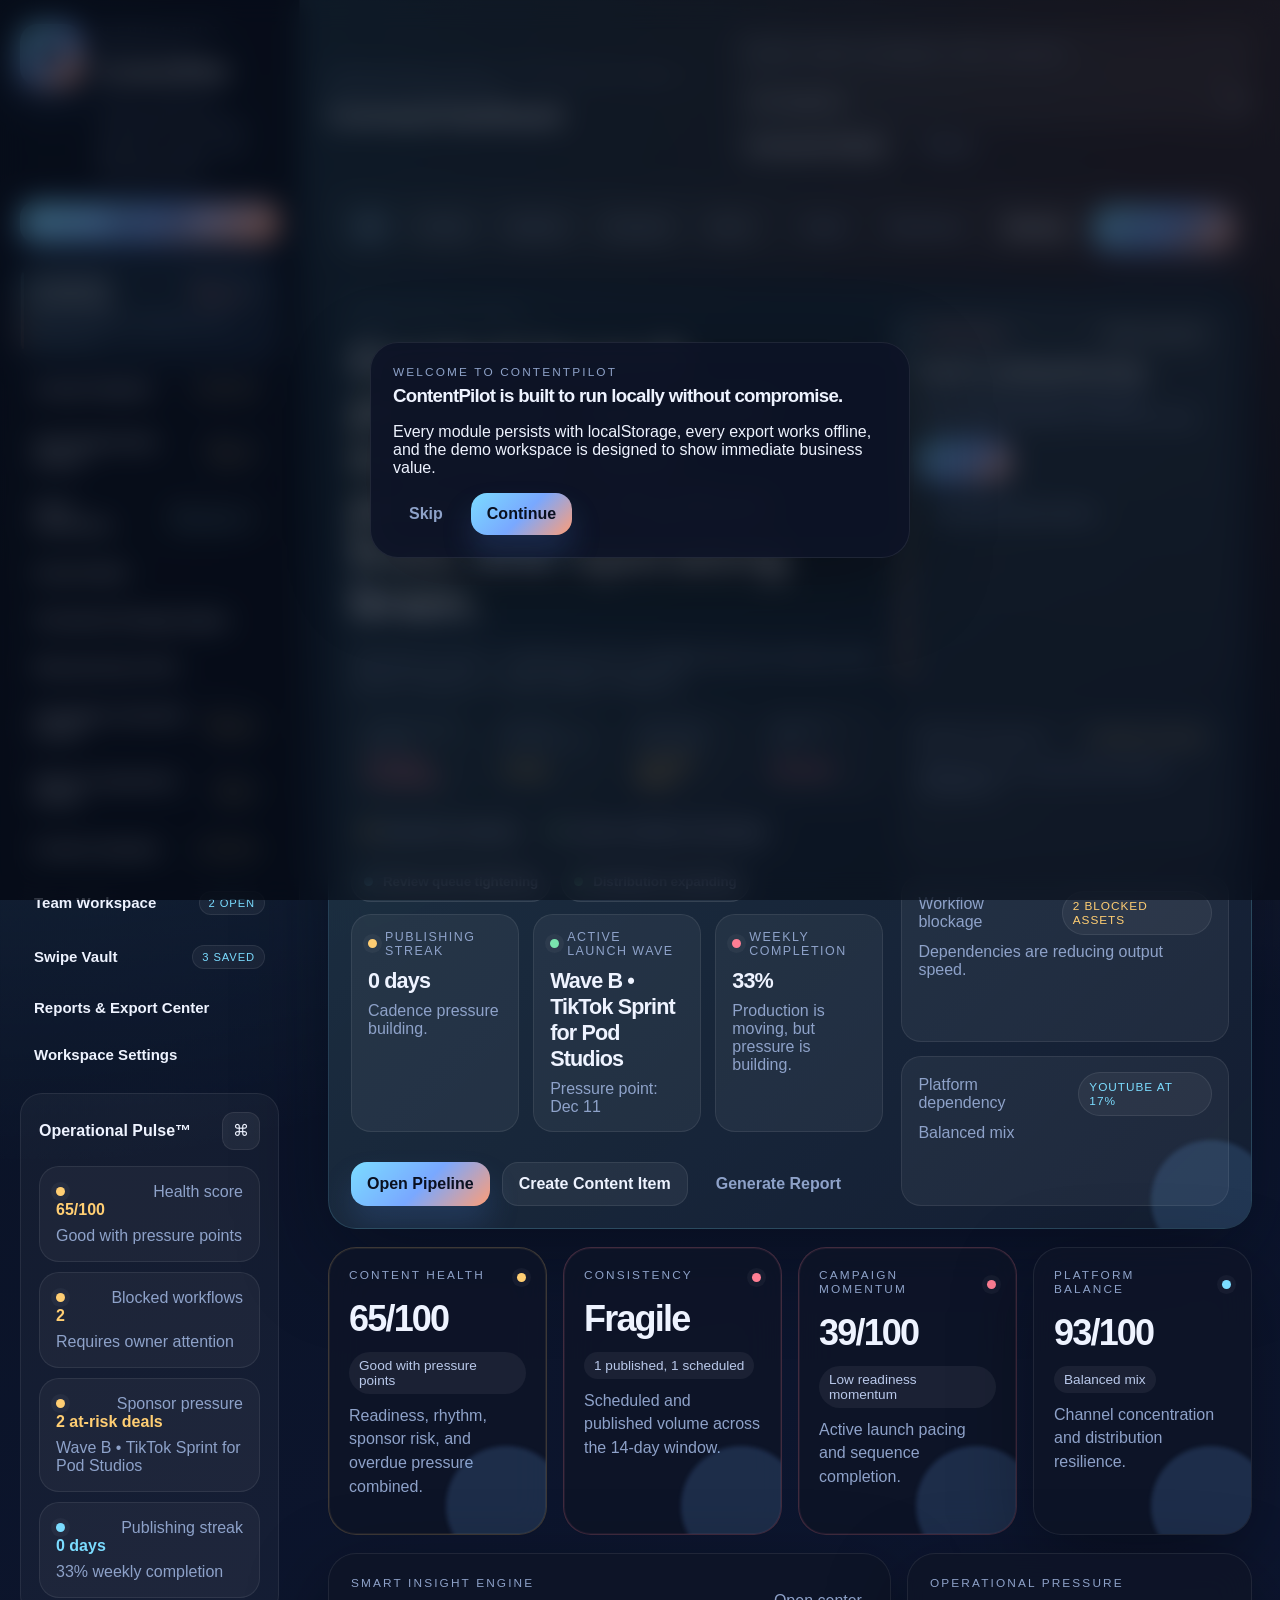
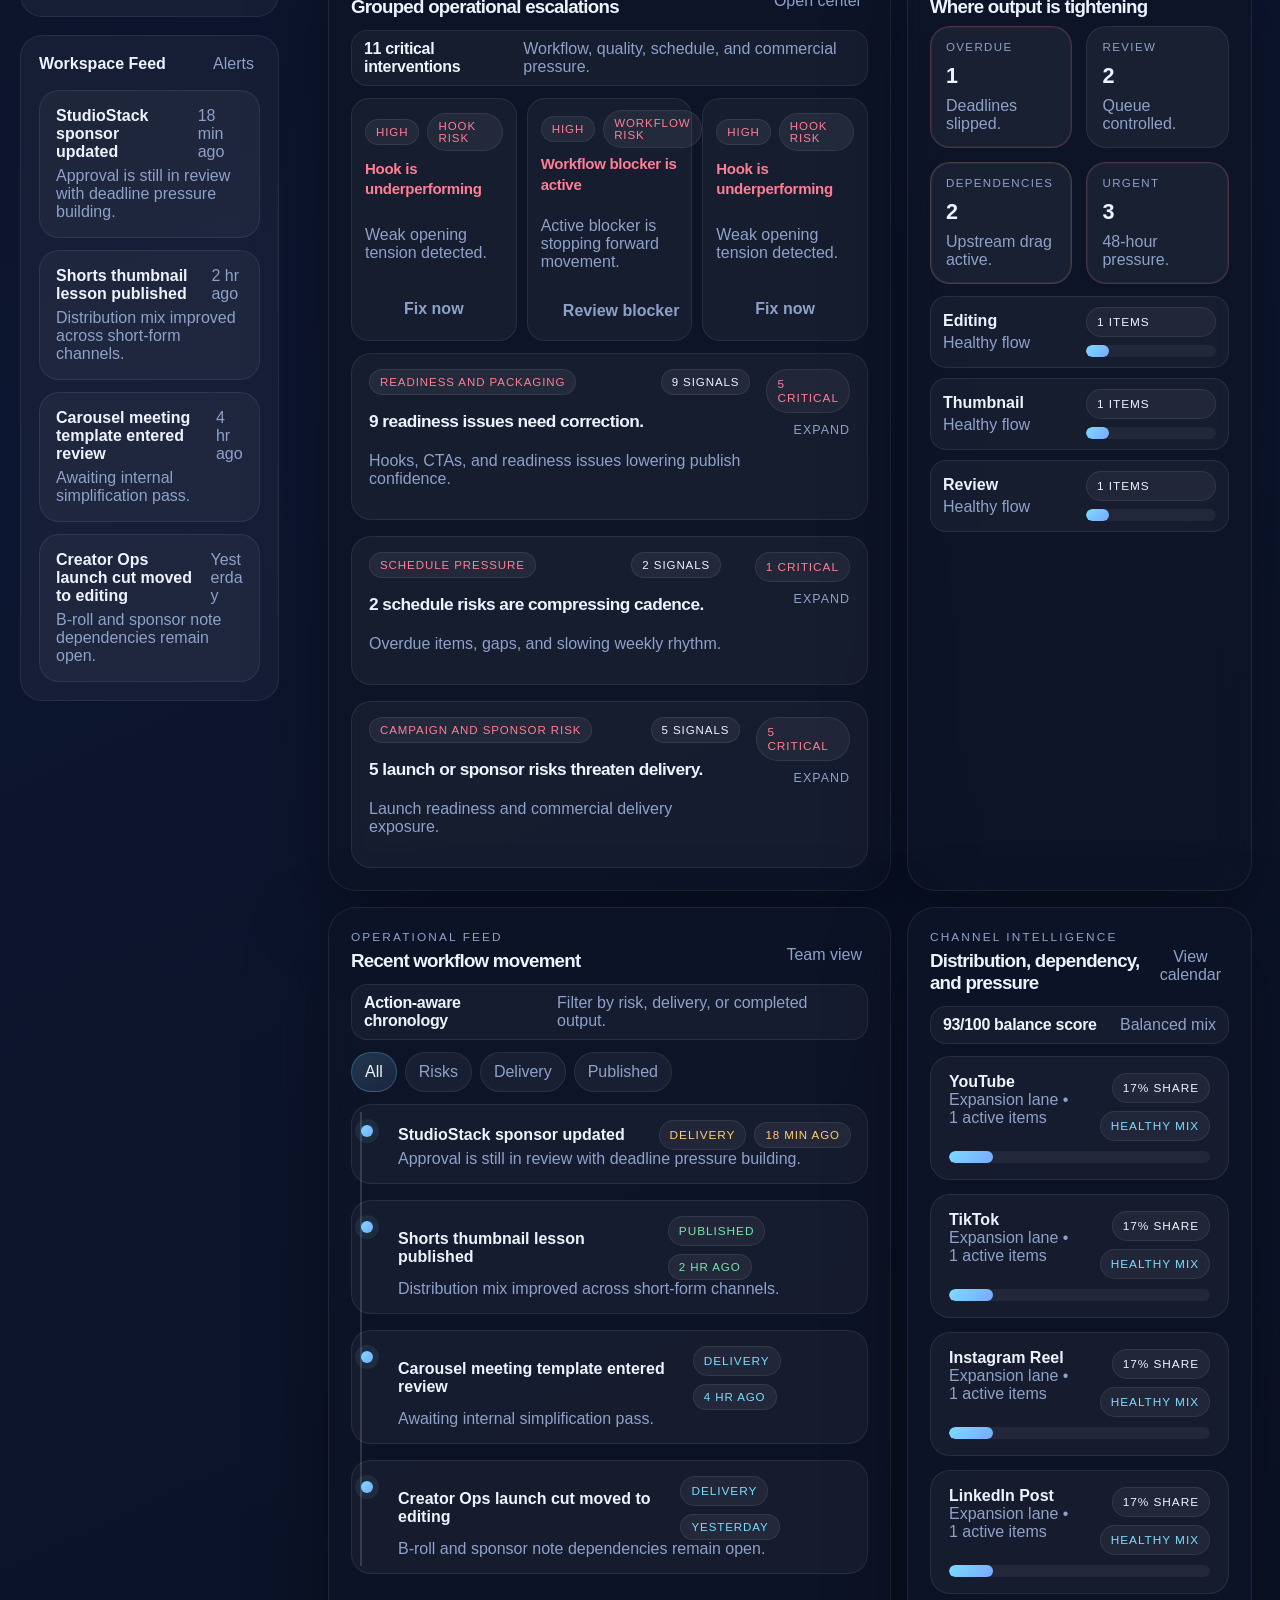
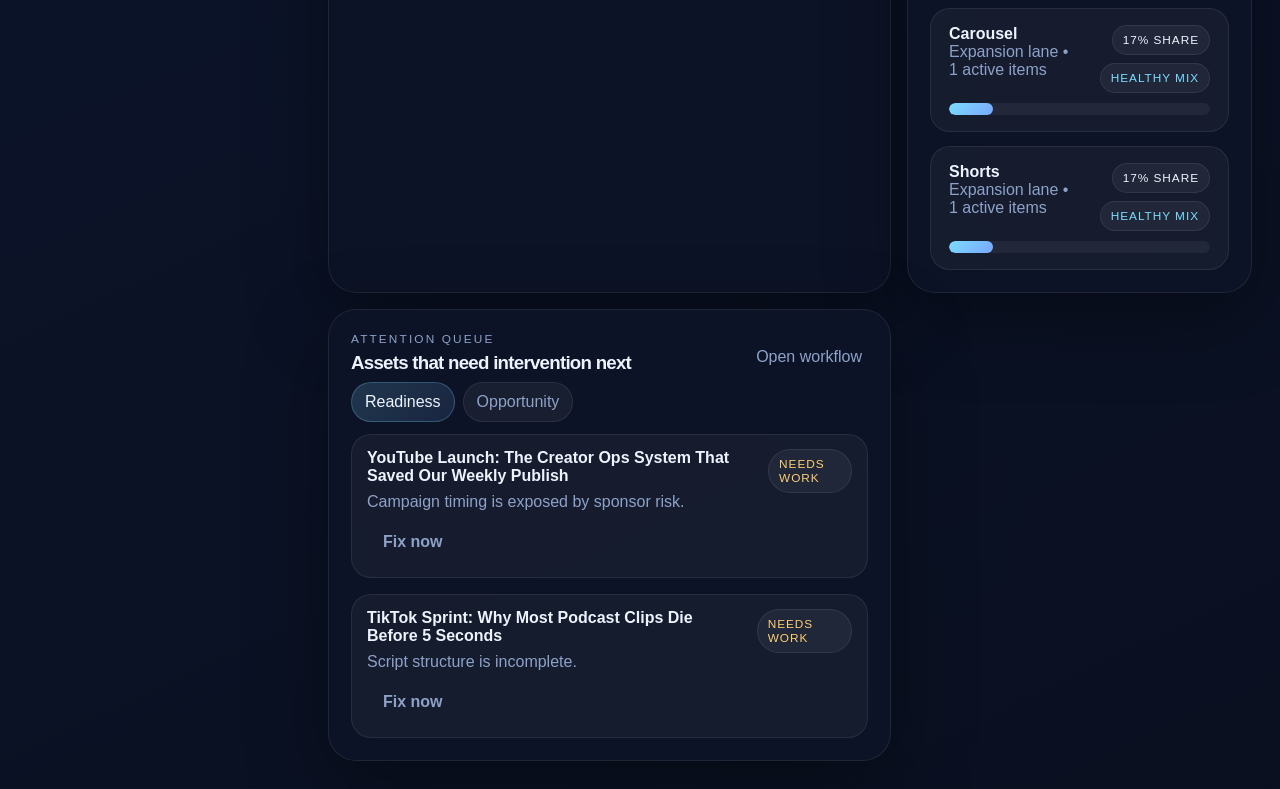
==== commit 592b601b: "Add files via upload" ====
--- a/index.html
+++ b/index.html
@@ -13,7 +13,7 @@
     <aside class="sidebar">
       <div class="brand-block">
         <div class="brand-mark">
-          <img src="assets/icons/contentpilot-mark.svg" alt="ContentPilot">
+          <img src="assets/icons/contentpilot-mark.svg" alt=ContentPilot>
         </div>
         <div>
           <p class="eyebrow">Premium HTML5 Workspace</p>
